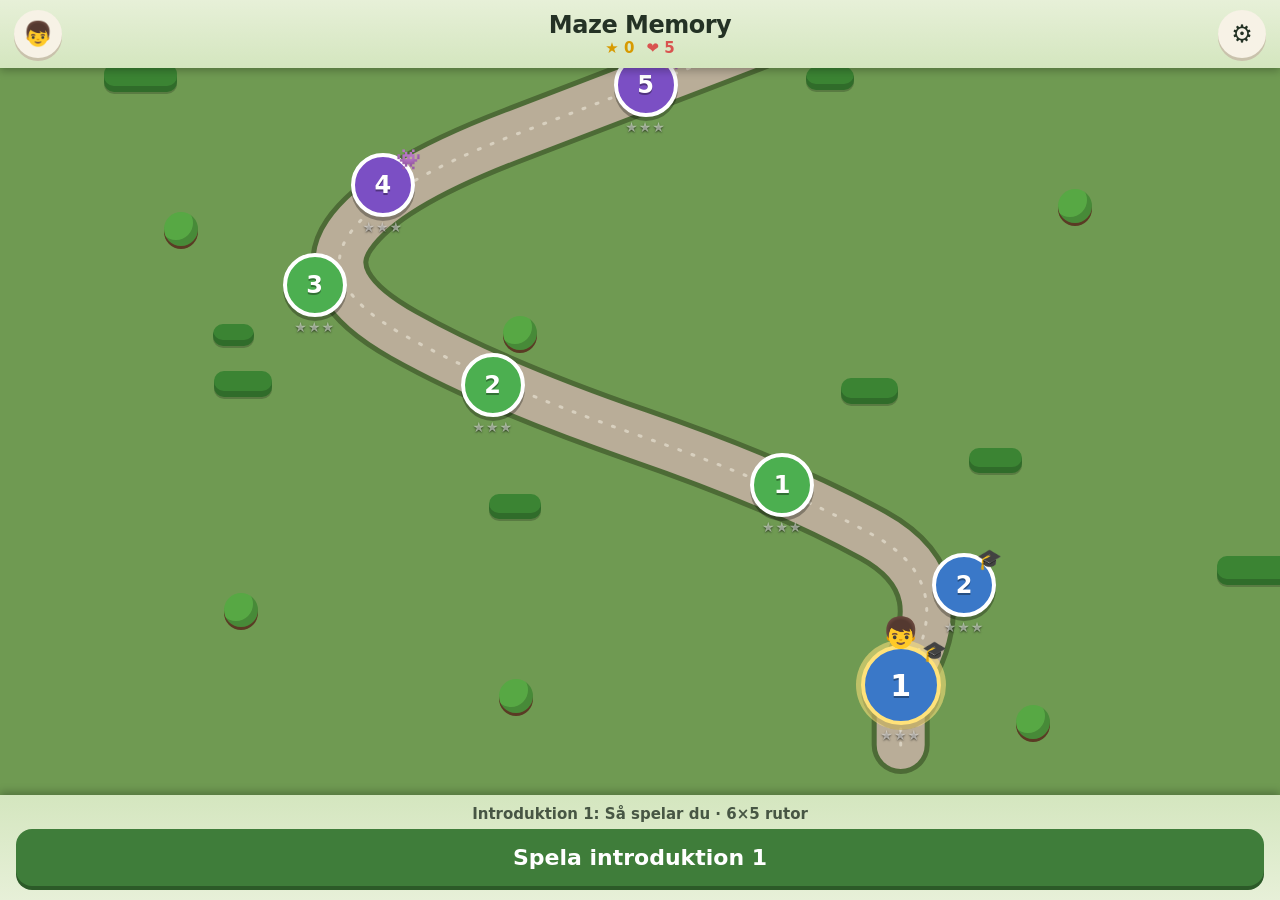
==== web/index.html @ e8a92ad0 "Klockbanor: långa banor med för kort tid, klockor i sidogångar ger extra tid, alla klockor ger en ki" ====
<!doctype html>
<html lang="sv">
<head>
  <meta charset="utf-8">
  <meta name="viewport" content="width=device-width, initial-scale=1, maximum-scale=1, user-scalable=no, viewport-fit=cover">
  <meta name="apple-mobile-web-app-capable" content="yes">
  <title>Maze Memory</title>
  <link rel="icon" href="data:,">
  <link rel="stylesheet" href="style.css">
</head>
<body>
  <!-- Startskärm -->
  <div id="splash">
    <svg class="art" viewBox="0 0 360 420" aria-hidden="true">
      <defs>
        <radialGradient id="glow" cx="50%" cy="50%" r="50%"><stop offset="0" stop-color="#8fd9f2"/><stop offset="1" stop-color="#8fd9f2" stop-opacity="0"/></radialGradient>
      </defs>
      <ellipse cx="180" cy="210" rx="180" ry="200" fill="url(#glow)"/>
      <!-- häckar -->
      <g fill="#3f9a3a" stroke="#256b2a" stroke-width="3" stroke-linejoin="round">
        <rect x="30" y="250" width="300" height="24" rx="12"/>
        <rect x="30" y="250" width="24" height="130" rx="12"/>
        <rect x="306" y="250" width="24" height="130" rx="12"/>
        <rect x="30" y="356" width="300" height="24" rx="12"/>
        <rect x="90" y="250" width="24" height="76" rx="12"/>
        <rect x="150" y="304" width="24" height="76" rx="12"/>
        <rect x="210" y="250" width="24" height="76" rx="12"/>
        <rect x="210" y="304" width="96" height="24" rx="12"/>
        <rect x="90" y="304" width="84" height="24" rx="12"/>
      </g>
      <path d="M 66 344 L 66 290 L 132 290 L 132 344 L 192 344 L 192 290 L 258 290 L 258 344 L 294 344" fill="none" stroke="#ff4f8b" stroke-width="9" stroke-linecap="round" stroke-linejoin="round" opacity=".95"/>
      <!-- gubben -->
      <g transform="translate(66 322)">
        <ellipse cx="0" cy="24" rx="20" ry="6" fill="#2f6fb4" opacity=".6"/>
        <circle cx="0" cy="4" r="17" fill="#f3a04a" stroke="#c16f1e" stroke-width="2"/>
        <path d="M -15 -8 L -13 -26 L -2 -14 Z M 15 -8 L 13 -26 L 2 -14 Z" fill="#f3a04a" stroke="#c16f1e" stroke-width="2" stroke-linejoin="round"/>
        <circle cx="-6" cy="2" r="3" fill="#2b2b2b"/><circle cx="6" cy="2" r="3" fill="#2b2b2b"/>
        <path d="M -4 9 Q 0 13 4 9" fill="none" stroke="#7a3d10" stroke-width="2" stroke-linecap="round"/>
      </g>
      <!-- stjärnan -->
      <path transform="translate(294 330)" d="M0 -16 L5 -5 L17 -4 L8 4 L11 16 L0 10 L-11 16 L-8 4 L-17 -4 L-5 -5 Z" fill="#ffd25a" stroke="#c9961a" stroke-width="2.5" stroke-linejoin="round"/>
    </svg>
    <div class="logo"><span class="l1">Maze</span><span class="l2">Memory</span><small>Minns vägen ut</small></div>
    <div class="load"><div id="load-fill"></div><span id="load-pct">0%</span></div>
    <div class="ver">version 1.7</div>
  </div>

  <canvas id="scene"></canvas>
  <div id="danger" class="hidden"></div>
  <div id="rear" class="hidden"><span>Bakom dig</span></div>

  <!-- HUD -->
  <div id="hud" class="hidden">
    <div class="hud-row">
      <span id="hud-level">Bana 1</span>
      <span id="hud-lives">❤❤❤❤❤</span>
      <span id="hud-wrong">✗ 0</span>
    </div>
    <div class="bar"><div id="bar-fill"></div></div>
    <div id="hud-phase">Studera kartan</div>
  </div>

  <button id="leave" class="round hidden" aria-label="Lämna banan">✕</button>
  <div id="hint" class="hidden"></div>
  <div id="pop"></div>
  <button id="ready" class="hidden">Jag är redo</button>
  <button id="back-study" class="round hidden" aria-label="Tillbaka till menyn">←</button>
  <button id="peek-close" class="hidden">Stäng kartan</button>
  <button id="tilt" class="round hidden" aria-label="Ändra vinkeln på kartan">◢</button>

  <div id="compass" class="hidden"><div id="needle"><span>N</span></div><span id="peek-count" class="hidden"></span></div>

  <div id="controls" class="hidden">
    <button data-rel="left" aria-label="Vänster">←</button>
    <button data-rel="forward" aria-label="Rakt fram">↑</button>
    <button data-rel="right" aria-label="Höger">→</button>
    <button id="hide" class="hide hidden">Göm dig i tunnan</button>
    <button id="unhide" class="hide hidden">Kom fram</button>
    <button data-rel="back" aria-label="Vänd tillbaka" class="back">↩ Vänd</button>
  </div>

  <!-- Meny: bankarta -->
  <div id="menu" class="menu">
    <div class="menu-top">
      <button id="hero-btn" class="round" aria-label="Välj figur"><span id="hero-emoji">👦</span></button>
      <div class="menu-title">
        <h1>Maze Memory</h1>
        <div class="menu-stats"><span id="stat-stars">★ 0</span><span id="stat-lives">❤ 5</span></div>
      </div>
      <button id="settings-btn" class="round" aria-label="Inställningar">⚙</button>
    </div>

    <div id="map" class="map"><div id="map-inner" class="map-inner"></div></div>

    <div class="menu-bottom">
      <div id="lvl-info" class="info"></div>
      <button id="play" class="primary">Spela</button>
    </div>
  </div>

  <!-- Inställningar -->
  <div id="sheet-settings" class="panel sheet hidden">
    <h1>Inställningar</h1>

    <h2>Spelläge</h2>
    <div class="seg" id="seg-mode">
      <button data-v="navigator">Navigator<small>Hitta vägen själv</small></button>
      <button data-v="memory" class="on">Memory<small>Vägen är markerad</small></button>
    </div>
    <p class="note">Memory: den rosa linjen visar rätt väg medan du studerar kartan. Navigator: ingen linje, du hittar vägen själv med blicken och memorerar den. Det är svårare.</p>

    <h2>Tempo</h2>
    <div class="seg" id="seg-diff">
      <button data-v="easy">Lugnt</button>
      <button data-v="medium" class="on">Normalt</button>
      <button data-v="hard">Snabbt</button>
    </div>

    <details>
      <summary>Testinställningar</summary>
      <label>Labyrintstorlek (rutor per sida, 0 = enligt bana)
        <input id="dbg-size" type="number" min="0" max="40" value="0">
      </label>
      <label>Studietid (sek, 0 = enligt tempo)
        <input id="dbg-study" type="number" min="0" max="120" value="0">
      </label>
      <label>Kameravridning (grader/sek, lägre = lugnare)
        <input id="dbg-cam" type="number" min="10" max="360" step="5" value="60">
      </label>
      <label>Vändning (grader/sek, högre = snabbare)
        <input id="dbg-uturn" type="number" min="60" max="720" step="20" value="280">
      </label>
      <label>Tidsgräns, faktor
        <input id="dbg-time" type="number" min="0.3" max="5" step="0.1" value="1">
      </label>
      <label>Lås upp kikar (5 st)
        <input id="dbg-peeks" type="checkbox">
      </label>
      <label>Lås upp alla figurer
        <input id="dbg-unlock" type="checkbox">
      </label>
      <button id="reset-save">Nollställ sparad progress</button>
    </details>

    <button id="settings-close" class="primary">Klar</button>
  </div>

  <!-- Välj figur -->
  <div id="sheet-hero" class="panel sheet hidden">
    <h1>Välj figur</h1>
    <p id="hero-stars" class="tag"></p>
    <div id="hero-grid" class="hero-grid"></div>
    <button id="hero-close" class="primary">Klar</button>
  </div>

  <!-- Förklaringar och frågor -->
  <div id="dialog" class="hidden">
    <div class="dialog-card">
      <h2 id="dialog-title"></h2>
      <p id="dialog-text"></p>
      <div class="dialog-buttons">
        <button id="dialog-secondary" class="hidden"></button>
        <button id="dialog-primary" class="primary">Okej</button>
      </div>
    </div>
  </div>

  <!-- Resultat -->
  <div id="result" class="panel hidden">
    <h1 id="res-title"></h1>
    <div id="res-stars" class="stars big"></div>
    <p id="res-text"></p>
    <button id="res-next" class="primary">Nästa bana</button>
    <button id="res-again">Spela om</button>
    <button id="res-menu">Meny</button>
  </div>

  <script type="module" src="src/game.js"></script>
</body>
</html>
---- web/style.css ----
:root {
  --bg: #dfe8d6;
  --ink: #243225;
  --accent: #3f7d3a;
  --accent-ink: #ffffff;
  --card: #f7f2e6;
  --soft: #c9c2ac;
}

* { box-sizing: border-box; -webkit-tap-highlight-color: transparent; }

html, body {
  margin: 0;
  height: 100%;
  overflow: hidden;
  background: var(--bg);
  color: var(--ink);
  font-family: ui-rounded, "SF Pro Rounded", system-ui, -apple-system, "Segoe UI", sans-serif;
  touch-action: none;
  user-select: none;
  -webkit-user-select: none;
}

#scene { position: fixed; inset: 0; width: 100%; height: 100%; display: block; }
.hidden { display: none !important; }

button {
  font: inherit;
  color: inherit;
  border: 0;
  border-radius: 16px;
  background: var(--card);
  padding: 12px 16px;
  box-shadow: 0 3px 0 var(--soft);
  cursor: pointer;
}
button:active { transform: translateY(2px); box-shadow: 0 1px 0 var(--soft); }
button:disabled { opacity: .3; pointer-events: none; }

/* HUD */
#hud {
  position: fixed; top: 0; left: 0; right: 0;
  padding: calc(env(safe-area-inset-top) + 10px) 16px 0;
  pointer-events: none;
  color: #fff;
  text-shadow: 0 1px 4px rgba(0,0,0,.55);
}
.hud-row { display: flex; justify-content: space-between; font-weight: 700; font-size: 17px; }
#hud-lives { color: #d9534f; letter-spacing: 2px; }
.bar { height: 10px; border-radius: 6px; background: rgba(255,255,255,.65); margin-top: 8px; overflow: hidden; }
#bar-fill { height: 100%; width: 100%; background: #5aa646; border-radius: 6px; transition: background .3s; }
#bar-fill.low { background: #e08a3c; }
#hud-phase { margin-top: 8px; text-align: center; font-weight: 700; font-size: 20px; }

#ready, #peek-close {
  white-space: nowrap;
  position: fixed; left: 50%; transform: translateX(-50%);
  bottom: calc(env(safe-area-inset-bottom) + 28px);
  background: var(--accent); color: var(--accent-ink);
  font-weight: 800; font-size: 20px; padding: 16px 36px; box-shadow: 0 4px 0 #2c5a28;
}

/* Kompass: syns när figuren står still */
#compass {
  cursor: pointer; pointer-events: auto;
  position: fixed; right: 16px; top: 120px;
  width: 64px; height: 64px; border-radius: 50%;
  background: var(--card); box-shadow: 0 3px 0 var(--soft);
  display: grid; place-items: center;
}
#peek-count {
  position: absolute; right: -6px; bottom: -8px; background: var(--accent); color: var(--accent-ink);
  border-radius: 12px; padding: 2px 8px; font-size: 14px; font-weight: 800; box-shadow: 0 2px 0 #2c5a28;
}
#needle { width: 100%; height: 100%; position: relative; transition: transform .35s ease; }
#needle span {
  position: absolute; top: 4px; left: 50%; transform: translateX(-50%);
  font-weight: 800; font-size: 15px; color: #d9534f;
}
#needle::after {
  content: ""; position: absolute; left: 50%; top: 24px; width: 2px; height: 16px;
  background: #d9534f; transform: translateX(-50%); border-radius: 2px;
}

/* Riktningsknappar: fasta platser så tummen lär sig dem */
#controls {
  position: fixed; left: 0; right: 0;
  bottom: calc(env(safe-area-inset-bottom) + 18px);
  display: grid; grid-template-columns: 1fr 1fr 1fr; gap: 10px;
  padding: 0 16px; max-width: 460px; margin: 0 auto;
}
#controls button { font-size: 34px; font-weight: 800; padding: 18px 0; background: var(--card); }
#controls .back { grid-column: 1 / -1; font-size: 18px; padding: 12px 0; }

/* Paneler */
.panel {
  position: fixed; inset: 0;
  display: flex; flex-direction: column; align-items: center; justify-content: center;
  gap: 10px; padding: 24px 20px; overflow-y: auto;
  background: rgba(223,232,214,.95);
  text-align: center;
}
.panel > * { width: min(100%, 420px); }
h1 { margin: 0; font-size: 38px; letter-spacing: -.5px; }
h2 { margin: 12px 0 0; font-size: 14px; text-transform: uppercase; letter-spacing: 1px; opacity: .7; }
.tag { margin: 0 0 8px; opacity: .8; }
.seg { display: flex; gap: 8px; }
.seg button { flex: 1; font-weight: 700; }
.seg button small { display: block; font-weight: 400; font-size: 12px; opacity: .75; margin-top: 2px; }
.seg button.on { background: var(--accent); color: var(--accent-ink); box-shadow: 0 3px 0 #2c5a28; }
.stepper { display: flex; align-items: center; justify-content: center; gap: 24px; }
.stepper button { width: 52px; font-size: 26px; font-weight: 800; }
#lvl-num { font-size: 36px; font-weight: 800; min-width: 60px; }
.stars { font-size: 22px; color: #f2b632; min-height: 28px; letter-spacing: 3px; }
.stars.big { font-size: 52px; }
.stars .off { color: #fff; opacity: .75; }
button.primary {
  background: var(--accent); color: var(--accent-ink);
  font-weight: 800; font-size: 22px; padding: 16px; margin-top: 10px; box-shadow: 0 4px 0 #2c5a28;
}
details { margin-top: 12px; text-align: left; font-size: 14px; }
details label { display: flex; justify-content: space-between; align-items: center; gap: 12px; margin: 8px 0; }
details input { width: 70px; font: inherit; padding: 6px; border-radius: 8px; border: 1px solid var(--soft); }

#danger {
  position: fixed; inset: 0; pointer-events: none; opacity: 0;
  box-shadow: inset 0 0 90px 30px rgba(217, 48, 74, .9);
  transition: opacity .15s;
}
.info { font-weight: 700; opacity: .8; margin-top: -4px; }

#rear {
  position: fixed; pointer-events: none;
  top: 118px; left: max(16px, env(safe-area-inset-left, 0px));
  width: min(38vw, 170px); height: 104px;
  border: 3px solid var(--card); border-radius: 10px;
  box-shadow: 0 3px 8px rgba(0,0,0,.35);
}
#rear span {
  position: absolute; left: 6px; bottom: 4px;
  font-size: 12px; font-weight: 700; color: #fff; text-shadow: 0 1px 3px rgba(0,0,0,.7);
}

#controls .hide { grid-column: 1 / -1; font-size: 20px; font-weight: 800; padding: 14px 0; background: #e9c48c; color: #4f3219; box-shadow: 0 3px 0 #b08a54; }

/* ---------- Meny med bankarta ---------- */
.menu {
  position: fixed; inset: 0; display: flex; flex-direction: column;
  background: #6f9a52;
}
.menu-top {
  display: flex; align-items: center; justify-content: space-between; gap: 8px;
  padding: calc(env(safe-area-inset-top, 0px) + 10px) max(14px, env(safe-area-inset-right, 0px)) 10px max(14px, env(safe-area-inset-left, 0px));
  background: linear-gradient(#e7f0d8, #d4e6bf);
  box-shadow: 0 3px 8px rgba(0,0,0,.25); position: relative; z-index: 2;
}
.menu-title { text-align: center; }
.menu-title h1 { font-size: 24px; margin: 0; }
.menu-stats { display: flex; gap: 12px; justify-content: center; font-weight: 800; font-size: 15px; }
#stat-stars { color: #d79a00; }
#stat-lives { color: #d9534f; }
.round { width: 48px; height: 48px; border-radius: 50%; padding: 0; font-size: 24px; display: grid; place-items: center; }

.map { flex: 1; overflow-y: auto; overflow-x: hidden; position: relative; touch-action: pan-y; -webkit-overflow-scrolling: touch; }
.map-inner { position: relative; width: 100%; }
.map-inner svg { position: absolute; inset: 0; width: 100%; height: 100%; pointer-events: none; }
.deco { position: absolute; pointer-events: none; }
.deco.hedge { background: #3b8433; border-radius: 10px; box-shadow: inset 0 -6px 0 rgba(0,0,0,.18), 0 2px 0 rgba(0,0,0,.2); }
.deco.tree { width: 34px; height: 34px; border-radius: 50%; background: #57a844; box-shadow: inset -5px -6px 0 rgba(0,0,0,.18), 0 3px 0 #5a3b24; }

.node {
  position: absolute; width: 64px; height: 64px; margin: -32px 0 0 -32px; padding: 0;
  border-radius: 50%; font-size: 24px; font-weight: 800; color: #fff; text-shadow: 0 2px 0 rgba(0,0,0,.35);
  border: 4px solid #fff; box-shadow: 0 4px 0 rgba(0,0,0,.3);
  display: grid; place-items: center;
}
.node.easy { background: #4caf50; }
.node.mid { background: #f0a21b; }
.node.hard { background: #e0493f; }
.node.monster { background: #7b4fc4; }
.node .mons { position: absolute; top: -10px; right: -10px; font-size: 20px; text-shadow: none; }
.node .st { position: absolute; bottom: -22px; left: 50%; transform: translateX(-50%); font-size: 14px; color: #ffcf33; text-shadow: 0 1px 2px rgba(0,0,0,.6); white-space: nowrap; letter-spacing: 1px; }
.node .st .off { color: rgba(255,255,255,.5); }
.node.sel { width: 80px; height: 80px; margin: -40px 0 0 -40px; font-size: 30px; border-color: #ffe27a; box-shadow: 0 0 0 5px rgba(255,226,122,.55), 0 5px 0 rgba(0,0,0,.35); z-index: 3; }
.node .me { position: absolute; top: -34px; left: 50%; transform: translateX(-50%); font-size: 30px; text-shadow: none; animation: bob 1.2s ease-in-out infinite; }
@keyframes bob { 50% { transform: translate(-50%, -5px); } }
@media (prefers-reduced-motion: reduce) { .node .me { animation: none; } }

.menu-bottom {
  display: flex; flex-direction: column; gap: 6px; align-items: stretch; text-align: center;
  padding: 10px max(16px, env(safe-area-inset-right, 0px)) calc(env(safe-area-inset-bottom, 0px) + 14px) max(16px, env(safe-area-inset-left, 0px));
  background: linear-gradient(#d4e6bf, #e7f0d8); box-shadow: 0 -3px 8px rgba(0,0,0,.25); position: relative; z-index: 2;
}
.menu-bottom .primary { margin-top: 0; }
.menu-bottom .info { margin: 0; font-size: 15px; }

.sheet { z-index: 5; }
.hero-grid { display: grid; grid-template-columns: repeat(auto-fill, minmax(104px, 1fr)); gap: 10px; }
.hero-card { padding: 12px 6px; border-radius: 18px; display: flex; flex-direction: column; align-items: center; gap: 2px; font-weight: 800; position: relative; }
.hero-card .em { font-size: 44px; line-height: 1.1; }
.hero-card small { font-weight: 700; opacity: .75; }
.hero-card.on { background: var(--accent); color: #fff; box-shadow: 0 3px 0 #2c5a28; }
.hero-card.locked { opacity: .55; }
.hero-card.locked .em { filter: grayscale(1); }
.sheet { background: #dfe8d6 !important; }

#back-study {
  position: fixed; z-index: 3;
  left: max(16px, env(safe-area-inset-left, 0px));
  bottom: calc(env(safe-area-inset-bottom, 0px) + 28px);
  width: 56px; height: 56px; font-size: 28px; font-weight: 800;
}

#tilt {
  position: fixed; z-index: 3;
  right: max(16px, env(safe-area-inset-right, 0px));
  bottom: calc(env(safe-area-inset-bottom, 0px) + 28px);
  width: 56px; height: 56px; font-size: 26px; font-weight: 800;
}

/* Snabb övertoning vid en vändning, i stället för en lång kamerasväng */
#cut { position: fixed; inset: 0; background: #10180f; opacity: 0; pointer-events: none; transition: opacity .3s ease-out; }
#cut.on { opacity: 1; transition: opacity .1s ease-in; }

.node.intro { background: #3a78c8; }
.node.expedition { background: #d9822b; }

/* Lämna banan */
#leave {
  position: fixed; z-index: 3;
  left: max(16px, env(safe-area-inset-left, 0px)); top: 124px;
  width: 44px; height: 44px; font-size: 20px; font-weight: 800;
}
#rear { top: 176px; }

/* Förklaringsruta */
#dialog {
  position: fixed; inset: 0; z-index: 8;
  display: flex; align-items: flex-start; justify-content: center;
  padding: calc(env(safe-area-inset-top, 0px) + 96px) 20px 20px;
  background: rgba(10, 20, 10, .35);
}
.dialog-card {
  width: min(100%, 380px); background: var(--card); border-radius: 22px; padding: 18px 18px 16px;
  box-shadow: 0 6px 0 var(--soft), 0 12px 30px rgba(0,0,0,.35); text-align: center;
}
.dialog-card h2 { margin: 0 0 6px; font-size: 20px; text-transform: none; letter-spacing: 0; opacity: 1; }
.dialog-card p { margin: 0 0 14px; font-size: 17px; line-height: 1.35; }
.dialog-buttons { display: flex; gap: 10px; }
.dialog-buttons button { flex: 1; font-weight: 800; }
.dialog-buttons .primary { margin-top: 0; font-size: 18px; padding: 14px; }

/* Markering av det som förklaras och den pil man ska trycka på */
#dialog.low { padding-top: 340px; }
.coach-hi { animation: coachPulse 1s ease-in-out infinite; outline: 4px solid #ffd23f; outline-offset: 3px; border-radius: 16px; z-index: 9; }
@keyframes coachPulse { 50% { outline-color: rgba(255, 210, 63, .25); } }
#controls button.guide { animation: coachPulse 0.9s ease-in-out infinite; outline: 4px solid #ffd23f; outline-offset: 2px; }
@media (prefers-reduced-motion: reduce) { .coach-hi, #controls button.guide { animation: none; } }

/* Tips ovanför knapparna */
#hint {
  position: fixed; left: 0; right: 0; z-index: 4; text-align: center; pointer-events: none;
  bottom: calc(env(safe-area-inset-bottom, 0px) + 232px);
}
#hint span {
  display: inline-block; background: rgba(247, 242, 230, .96); color: var(--ink); font-weight: 800;
  padding: 8px 14px; border-radius: 14px; box-shadow: 0 3px 0 rgba(0,0,0,.2);
}

/* Startskärm */
#splash {
  position: fixed; inset: 0; z-index: 100;
  display: flex; flex-direction: column; align-items: center; justify-content: space-between;
  padding: calc(env(safe-area-inset-top, 0px) + 40px) 24px calc(env(safe-area-inset-bottom, 0px) + 36px);
  background: linear-gradient(#bfe8ff 0%, #e2fbff 60%, #f3ffe8 100%);
  transition: opacity .5s ease-out;
}
#splash.done { opacity: 0; pointer-events: none; }
#splash .logo { order: 1; display: flex; flex-direction: column; align-items: center; line-height: .95; text-align: center; margin-top: 8px; }
#splash .l1, #splash .l2 {
  font-size: clamp(54px, 18vw, 84px); font-weight: 900; letter-spacing: -1px;
  -webkit-text-stroke: 9px #14397d; paint-order: stroke fill;
  filter: drop-shadow(0 5px 0 #0d2559);
}
#splash .l1 { color: #fff; }
#splash .l2 { color: #5fe0ff; }
#splash .logo small { margin-top: 14px; font-size: 18px; font-weight: 800; color: #2d6a8f; }
#splash .art { width: min(100%, 340px); height: auto; flex: 0 1 auto; order: 2; }
#splash .load {
  position: relative; width: min(78%, 320px); height: 34px; border-radius: 17px; overflow: hidden;
  background: #b4b8f2; border: 3px solid #fff; box-shadow: 0 0 0 3px #7c86e8;
  order: 3;
}
#load-fill { height: 100%; width: 0; background: linear-gradient(#2be6ff, #00c4e8); }
#load-pct { position: absolute; inset: 0; display: grid; place-items: center; font-weight: 900; color: #fff; -webkit-text-stroke: 3px #4a50b8; paint-order: stroke fill; }
#splash .ver { order: 4; margin-top: 14px; font-size: 14px; font-weight: 700; color: #8d95e0; }
.note { font-size: 14px; margin: 6px 0 0; opacity: .8; }

.node.clock { background: #1fa5a5; }
#pop {
  position: fixed; left: 0; right: 0; top: 34%; text-align: center; z-index: 6; pointer-events: none;
  font-size: 44px; font-weight: 900; color: #ffe27a; -webkit-text-stroke: 7px #5a3d00; paint-order: stroke fill; opacity: 0;
}
#pop.go { animation: popUp 1.3s ease-out; }
@keyframes popUp {
  0% { opacity: 0; transform: translateY(20px) scale(.6); }
  15% { opacity: 1; transform: translateY(0) scale(1.15); }
  70% { opacity: 1; transform: translateY(-30px) scale(1); }
  100% { opacity: 0; transform: translateY(-60px) scale(1); }
}
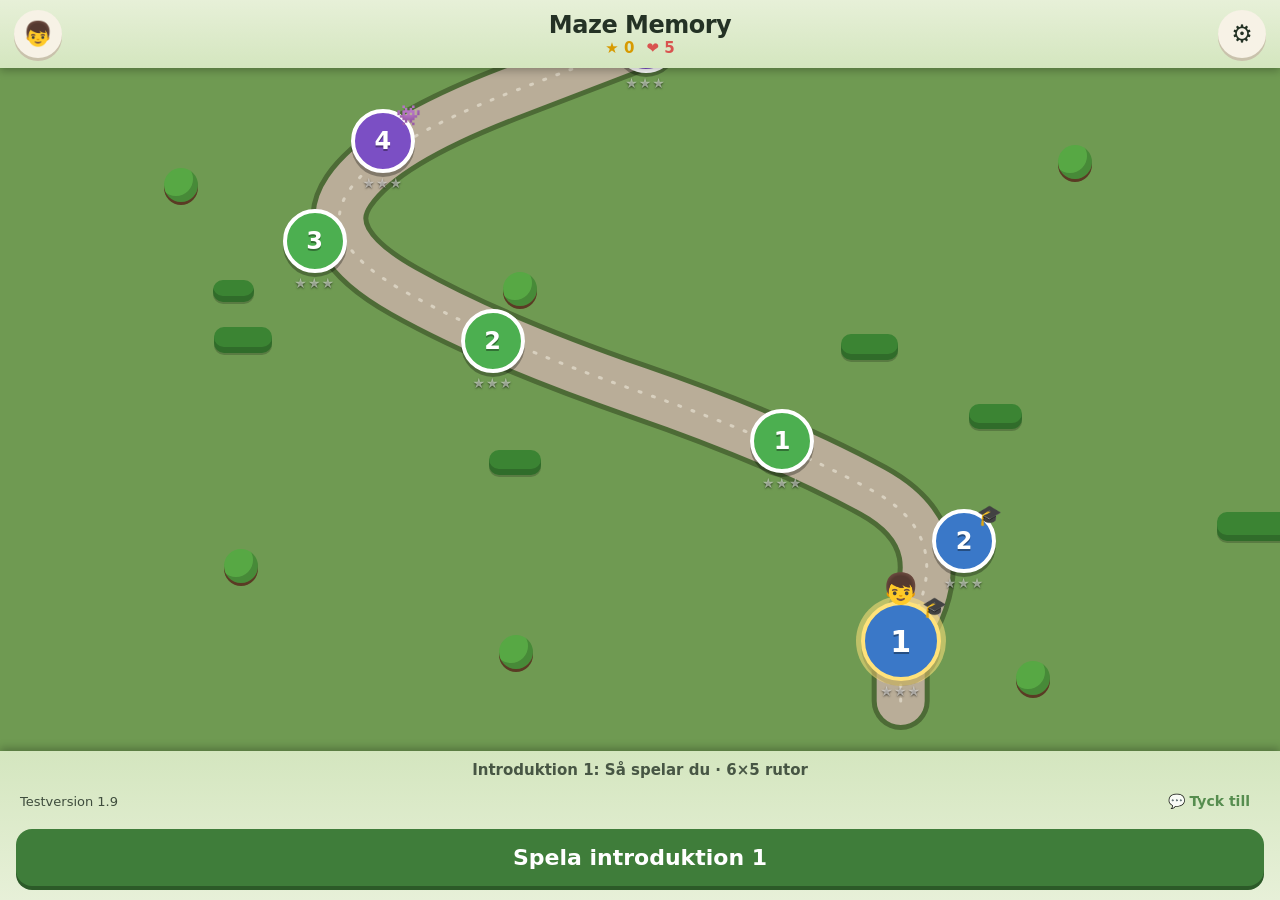
==== commit 2861f5fe: "Ljud och musik (Web Audio), testversion med feedback, hemskärmsikon och testguide Co-Authored-By: Cl" ====
--- a/web/index.html
+++ b/web/index.html
@@ -5,7 +5,11 @@
   <meta name="viewport" content="width=device-width, initial-scale=1, maximum-scale=1, user-scalable=no, viewport-fit=cover">
   <meta name="apple-mobile-web-app-capable" content="yes">
   <title>Maze Memory</title>
-  <link rel="icon" href="data:,">
+  <link rel="icon" href="icons/icon-192.png">
+  <link rel="apple-touch-icon" href="icons/icon-180.png">
+  <link rel="manifest" href="manifest.webmanifest">
+  <meta name="theme-color" content="#3f7d3a">
+  <meta name="apple-mobile-web-app-title" content="Maze Memory">
   <link rel="stylesheet" href="style.css">
 </head>
 <body>
@@ -94,6 +98,7 @@
 
     <div class="menu-bottom">
       <div id="lvl-info" class="info"></div>
+      <div class="menu-foot"><span id="version"></span><button id="feedback-btn" class="linkish">💬 Tyck till</button></div>
       <button id="play" class="primary">Spela</button>
     </div>
   </div>
@@ -108,6 +113,10 @@
       <button data-v="memory" class="on">Memory<small>Vägen är markerad</small></button>
     </div>
     <p class="note">Memory: den rosa linjen visar rätt väg medan du studerar kartan. Navigator: ingen linje, du hittar vägen själv med blicken och memorerar den. Det är svårare.</p>
+
+    <h2>Ljud</h2>
+    <label class="chk"><input id="snd-sfx" type="checkbox" checked> Ljudeffekter</label>
+    <label class="chk"><input id="snd-music" type="checkbox" checked> Musik</label>
 
     <h2>Tempo</h2>
     <div class="seg" id="seg-diff">
@@ -142,7 +151,17 @@
       <button id="reset-save">Nollställ sparad progress</button>
     </details>
 
+    <button id="feedback-btn2">💬 Skicka feedback</button>
     <button id="settings-close" class="primary">Klar</button>
+  </div>
+
+  <!-- Feedback -->
+  <div id="sheet-feedback" class="panel sheet hidden">
+    <h1>Tyck till!</h1>
+    <p class="note">Vad var roligt? Vad var svårt eller konstigt? Ju mer detaljer, desto bättre. Information om din telefon och dina senaste banor följer med automatiskt.</p>
+    <textarea id="fb-text" rows="6" placeholder="Skriv här…"></textarea>
+    <button id="fb-send" class="primary">Skicka</button>
+    <button id="fb-cancel">Avbryt</button>
   </div>
 
   <!-- Välj figur -->
--- a/web/style.css
+++ b/web/style.css
@@ -308,3 +308,10 @@
   70% { opacity: 1; transform: translateY(-30px) scale(1); }
   100% { opacity: 0; transform: translateY(-60px) scale(1); }
 }
+
+.chk { display: flex; align-items: center; gap: 12px; font-size: 18px; font-weight: 700; padding: 8px 4px; }
+.chk input { width: 24px; height: 24px; accent-color: var(--accent); }
+
+textarea#fb-text { width: 100%; font: inherit; font-size: 17px; padding: 12px; border-radius: 14px; border: 2px solid var(--soft); background: #fff; color: var(--ink); resize: vertical; margin: 6px 0 12px; user-select: text; -webkit-user-select: text; }
+.menu-foot { display: flex; justify-content: space-between; align-items: center; font-size: 13px; opacity: .85; margin: 2px 4px 8px; }
+.linkish { background: none; box-shadow: none; padding: 6px 10px; font-size: 14px; font-weight: 800; color: var(--accent); }
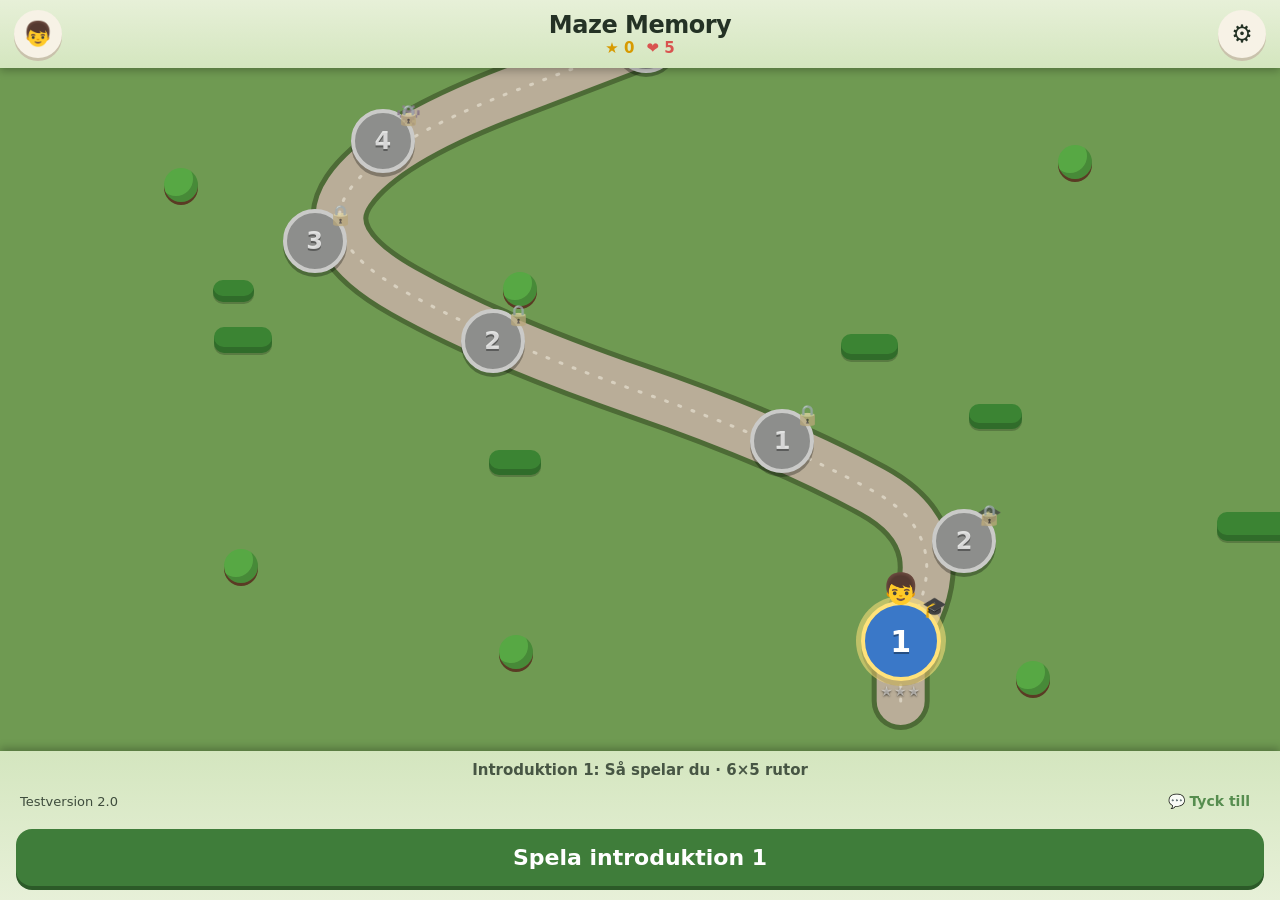
==== commit 8c10cec9: "Progression (klara en bana för att öppna nästa, kan stängas av i testinställningar) och tre kikar pe" ====
--- a/web/index.html
+++ b/web/index.html
@@ -142,8 +142,8 @@
       <label>Tidsgräns, faktor
         <input id="dbg-time" type="number" min="0.3" max="5" step="0.1" value="1">
       </label>
-      <label>Lås upp kikar (5 st)
-        <input id="dbg-peeks" type="checkbox">
+      <label>Lås upp alla banor (ingen progression)
+        <input id="dbg-levels" type="checkbox">
       </label>
       <label>Lås upp alla figurer
         <input id="dbg-unlock" type="checkbox">
--- a/web/style.css
+++ b/web/style.css
@@ -315,3 +315,6 @@
 textarea#fb-text { width: 100%; font: inherit; font-size: 17px; padding: 12px; border-radius: 14px; border: 2px solid var(--soft); background: #fff; color: var(--ink); resize: vertical; margin: 6px 0 12px; user-select: text; -webkit-user-select: text; }
 .menu-foot { display: flex; justify-content: space-between; align-items: center; font-size: 13px; opacity: .85; margin: 2px 4px 8px; }
 .linkish { background: none; box-shadow: none; padding: 6px 10px; font-size: 14px; font-weight: 800; color: var(--accent); }
+
+.node.locked { background: #8b8f87; color: rgba(255,255,255,.75); border-color: #c9cbc4; filter: saturate(.3); }
+.node .lock { position: absolute; top: -10px; right: -10px; font-size: 20px; text-shadow: none; }
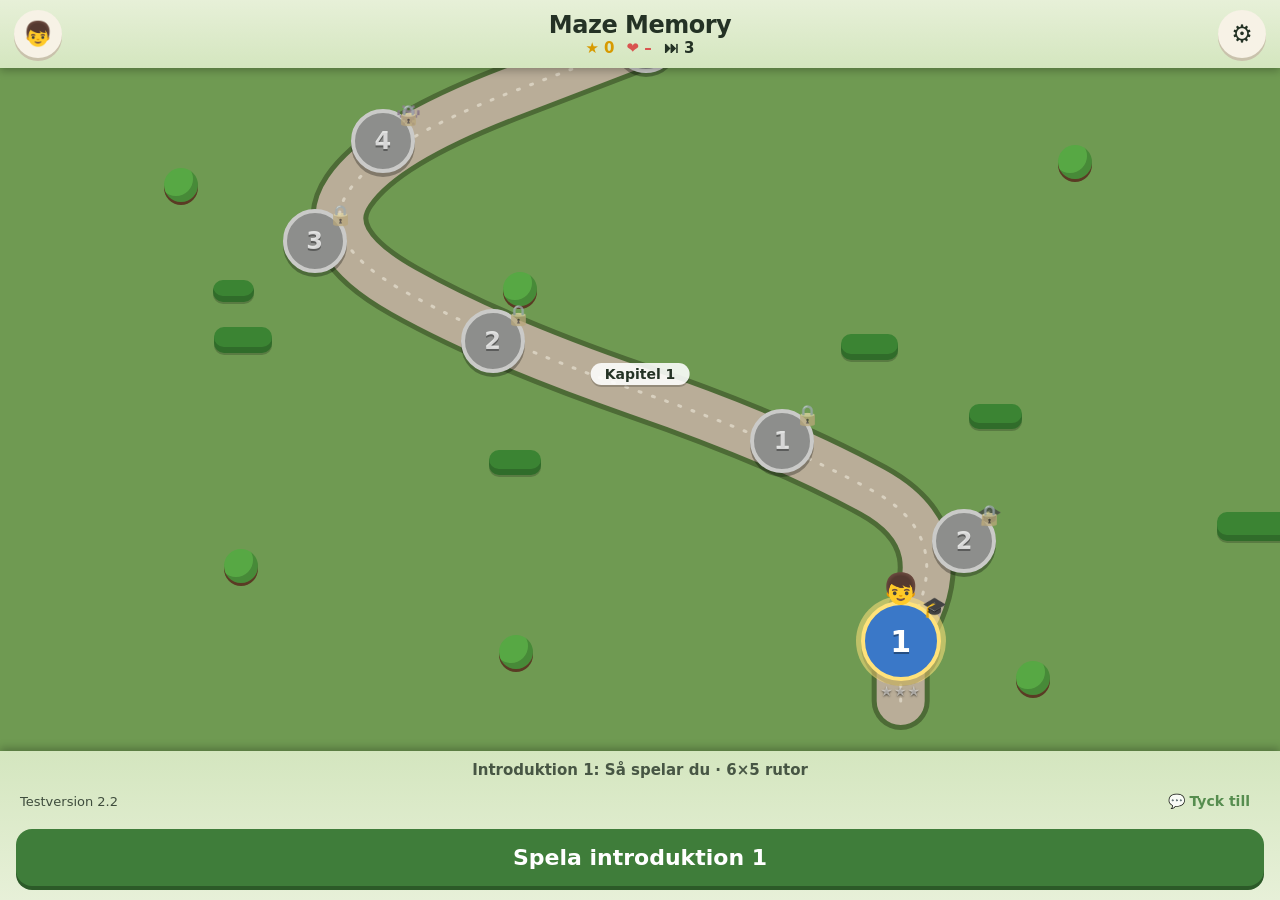
==== commit 39258419: "Kapitel om fem banor med tre liv, hoppa över banor (tre gratis), kikar förklaras i intro, mer klassi" ====
--- a/web/index.html
+++ b/web/index.html
@@ -57,7 +57,7 @@
   <div id="hud" class="hidden">
     <div class="hud-row">
       <span id="hud-level">Bana 1</span>
-      <span id="hud-lives">❤❤❤❤❤</span>
+      <span id="hud-lives">❤❤❤</span>
       <span id="hud-wrong">✗ 0</span>
     </div>
     <div class="bar"><div id="bar-fill"></div></div>
@@ -89,7 +89,7 @@
       <button id="hero-btn" class="round" aria-label="Välj figur"><span id="hero-emoji">👦</span></button>
       <div class="menu-title">
         <h1>Maze Memory</h1>
-        <div class="menu-stats"><span id="stat-stars">★ 0</span><span id="stat-lives">❤ 5</span></div>
+        <div class="menu-stats"><span id="stat-stars">★ 0</span><span id="stat-lives">❤ 3</span><span id="stat-skips">⏭ 3</span></div>
       </div>
       <button id="settings-btn" class="round" aria-label="Inställningar">⚙</button>
     </div>
@@ -190,6 +190,7 @@
     <div id="res-stars" class="stars big"></div>
     <p id="res-text"></p>
     <button id="res-next" class="primary">Nästa bana</button>
+    <button id="res-skip" class="hidden">Hoppa över banan</button>
     <button id="res-again">Spela om</button>
     <button id="res-menu">Meny</button>
   </div>
--- a/web/style.css
+++ b/web/style.css
@@ -318,3 +318,7 @@
 
 .node.locked { background: #8b8f87; color: rgba(255,255,255,.75); border-color: #c9cbc4; filter: saturate(.3); }
 .node .lock { position: absolute; top: -10px; right: -10px; font-size: 20px; text-shadow: none; }
+
+.chap-tag { position: absolute; left: 50%; transform: translateX(-50%); background: rgba(255,255,255,.88); color: var(--ink); font-weight: 900; font-size: 14px; padding: 3px 14px; border-radius: 12px; box-shadow: 0 2px 0 rgba(0,0,0,.2); pointer-events: none; }
+.chap-tag.done { background: #ffe9a8; }
+#res-skip { background: #f7e1b8; }
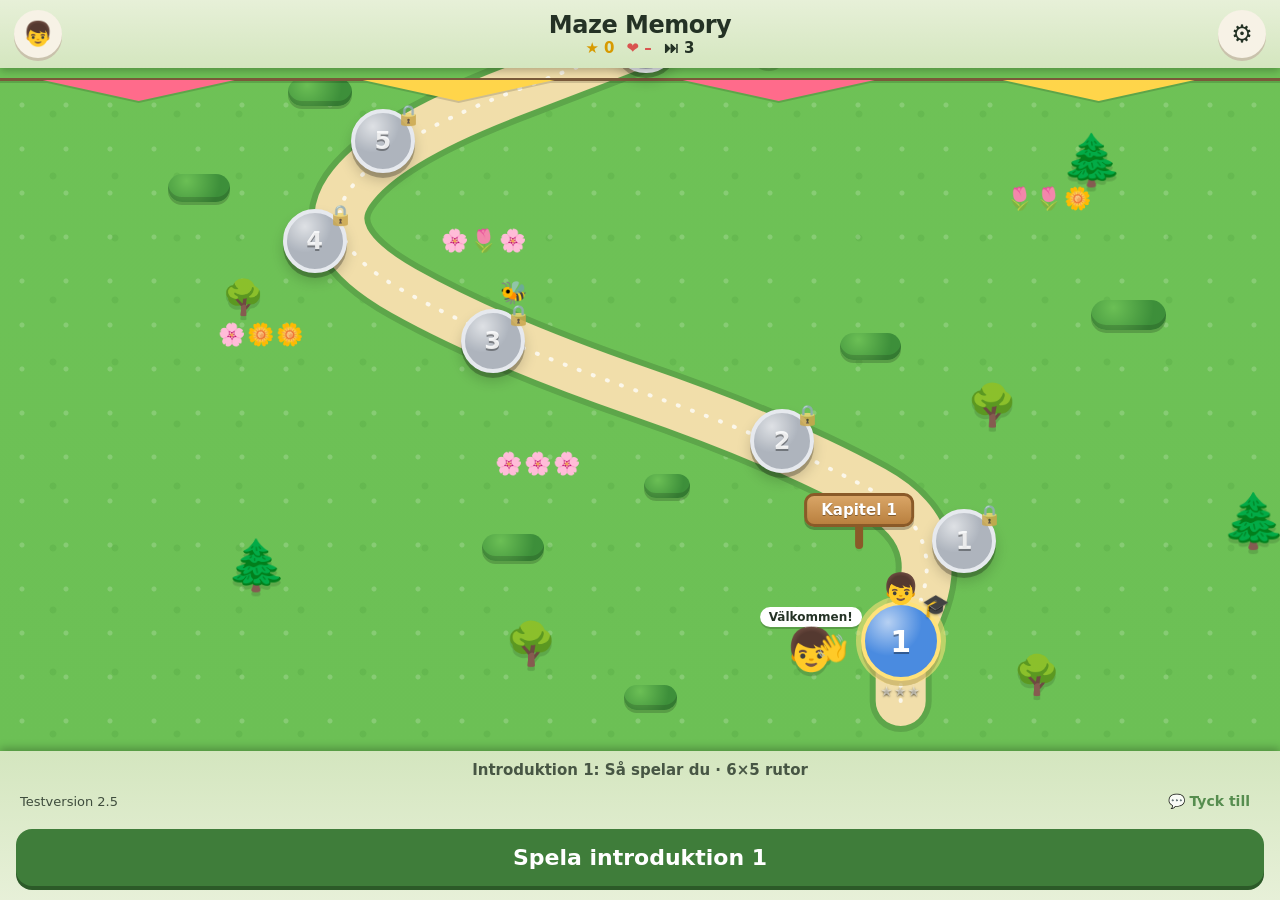
==== commit 601cf510: "Monsterbanor som tillval i inställningarna (av som standard) Co-Authored-By: Claude Sonnet 5.5 <nore" ====
--- a/web/index.html
+++ b/web/index.html
@@ -114,6 +114,10 @@
     </div>
     <p class="note">Memory: den rosa linjen visar rätt väg medan du studerar kartan. Navigator: ingen linje, du hittar vägen själv med blicken och memorerar den. Det är svårare.</p>
 
+    <h2>Extra</h2>
+    <label class="chk"><input id="opt-monsters" type="checkbox"> Monsterbanor (tillval)</label>
+    <p class="note">Några banor får ett monster som jagar dig. Du kan gömma dig i tunnor. Det är svårare, och inget du behöver.</p>
+
     <h2>Ljud</h2>
     <label class="chk"><input id="snd-sfx" type="checkbox" checked> Ljudeffekter</label>
     <label class="chk"><input id="snd-music" type="checkbox" checked> Musik</label>
--- a/web/style.css
+++ b/web/style.css
@@ -174,10 +174,10 @@
   border: 4px solid #fff; box-shadow: 0 4px 0 rgba(0,0,0,.3);
   display: grid; place-items: center;
 }
-.node.easy { background: #4caf50; }
-.node.mid { background: #f0a21b; }
-.node.hard { background: #e0493f; }
-.node.monster { background: #7b4fc4; }
+.node.easy { background-color: #4cc255; }
+.node.mid { background-color: #f5aa22; }
+.node.hard { background-color: #ee5a50; }
+.node.monster { background-color: #8a5fd6; }
 .node .mons { position: absolute; top: -10px; right: -10px; font-size: 20px; text-shadow: none; }
 .node .st { position: absolute; bottom: -22px; left: 50%; transform: translateX(-50%); font-size: 14px; color: #ffcf33; text-shadow: 0 1px 2px rgba(0,0,0,.6); white-space: nowrap; letter-spacing: 1px; }
 .node .st .off { color: rgba(255,255,255,.5); }
@@ -222,8 +222,8 @@
 #cut { position: fixed; inset: 0; background: #10180f; opacity: 0; pointer-events: none; transition: opacity .3s ease-out; }
 #cut.on { opacity: 1; transition: opacity .1s ease-in; }
 
-.node.intro { background: #3a78c8; }
-.node.expedition { background: #d9822b; }
+.node.intro { background-color: #4a8be0; }
+.node.expedition { background-color: #e58a2f; }
 
 /* Lämna banan */
 #leave {
@@ -296,7 +296,7 @@
 #splash .ver { order: 4; margin-top: 14px; font-size: 14px; font-weight: 700; color: #8d95e0; }
 .note { font-size: 14px; margin: 6px 0 0; opacity: .8; }
 
-.node.clock { background: #1fa5a5; }
+.node.clock { background-color: #26b8b8; }
 #pop {
   position: fixed; left: 0; right: 0; top: 34%; text-align: center; z-index: 6; pointer-events: none;
   font-size: 44px; font-weight: 900; color: #ffe27a; -webkit-text-stroke: 7px #5a3d00; paint-order: stroke fill; opacity: 0;
@@ -316,9 +316,47 @@
 .menu-foot { display: flex; justify-content: space-between; align-items: center; font-size: 13px; opacity: .85; margin: 2px 4px 8px; }
 .linkish { background: none; box-shadow: none; padding: 6px 10px; font-size: 14px; font-weight: 800; color: var(--accent); }
 
-.node.locked { background: #8b8f87; color: rgba(255,255,255,.75); border-color: #c9cbc4; filter: saturate(.3); }
+.node.locked { background-color: #aab4c4; color: rgba(255,255,255,.85); border-color: #e4e9f2; filter: saturate(.6); }
 .node .lock { position: absolute; top: -10px; right: -10px; font-size: 20px; text-shadow: none; }
 
-.chap-tag { position: absolute; left: 50%; transform: translateX(-50%); background: rgba(255,255,255,.88); color: var(--ink); font-weight: 900; font-size: 14px; padding: 3px 14px; border-radius: 12px; box-shadow: 0 2px 0 rgba(0,0,0,.2); pointer-events: none; }
+.chap-tag-old { position: absolute; left: 50%; transform: translateX(-50%); background: rgba(255,255,255,.88); color: var(--ink); font-weight: 900; font-size: 14px; padding: 3px 14px; border-radius: 12px; box-shadow: 0 2px 0 rgba(0,0,0,.2); pointer-events: none; }
 .chap-tag.done { background: #ffe9a8; }
 #res-skip { background: #f7e1b8; }
+
+/* Kartan: äng med moln, blommor och vinkande figurer */
+.map { background: #7fcf62; }
+.map-inner {
+  background:
+    radial-gradient(rgba(255,255,255,.18) 2px, transparent 3px) 0 0 / 44px 44px,
+    radial-gradient(rgba(0,80,0,.07) 3px, transparent 4px) 22px 22px / 62px 62px,
+    linear-gradient(#a7e486 0%, #7fcf62 40%, #6cc055 100%);
+  overflow: hidden;
+}
+.node { background-image: radial-gradient(circle at 32% 24%, rgba(255,255,255,.6), rgba(255,255,255,0) 46%); box-shadow: 0 5px 0 rgba(0,0,0,.25), 0 8px 14px rgba(0,0,0,.18); }
+.node.cleared { border-color: #fff3b0; }
+.node .mons { top: -12px; right: -12px; font-size: 22px; filter: drop-shadow(0 1px 1px rgba(0,0,0,.3)); }
+.deco.big { font-size: 40px; line-height: 1; filter: drop-shadow(0 4px 0 rgba(0,0,0,.12)); transform-origin: 50% 90%; animation: sway 5s ease-in-out infinite; }
+.deco.flowers { display: flex; gap: 2px; font-size: 22px; line-height: 1; }
+.deco.flowers span { display: inline-block; transform-origin: 50% 100%; animation: sway 3.4s ease-in-out infinite; }
+.deco.bug { font-size: 22px; animation: flit 6s ease-in-out infinite; }
+.deco.hedge { background: radial-gradient(circle at 30% 25%, #6bbf55, #3d8f3a 70%); box-shadow: inset 0 -5px 0 rgba(0,0,0,.15), 0 3px 0 rgba(0,0,0,.18); border-radius: 18px; }
+.cloud { position: absolute; left: -200px; height: 26px; background: rgba(255,255,255,.8); border-radius: 30px; pointer-events: none; animation: drift linear infinite; }
+.cloud::before, .cloud::after { content: ""; position: absolute; background: inherit; border-radius: 50%; }
+.cloud::before { width: 38%; height: 150%; left: 14%; top: -62%; }
+.cloud::after { width: 28%; height: 120%; left: 50%; top: -42%; }
+.wave { position: absolute; width: 70px; text-align: center; pointer-events: none; }
+.wave .fig { display: inline-block; font-size: 42px; line-height: 1; filter: drop-shadow(0 4px 0 rgba(0,0,0,.15)); animation: bob 1.6s ease-in-out infinite; }
+.wave .hand { position: absolute; right: -2px; top: 26px; font-size: 26px; transform-origin: 70% 90%; animation: waving .9s ease-in-out infinite; }
+.wave .bubble { display: block; margin: 0 auto 2px; background: #fff; border-radius: 12px; padding: 3px 9px; font-size: 12px; font-weight: 800; white-space: nowrap; box-shadow: 0 2px 0 rgba(0,0,0,.18); width: max-content; position: relative; left: 50%; transform: translateX(-50%); }
+.wave .bubble::after { content: ""; position: absolute; left: 50%; bottom: -5px; width: 10px; height: 10px; background: #fff; transform: translateX(-50%) rotate(45deg); border-radius: 2px; }
+.sign { position: absolute; transform: translateX(-50%); pointer-events: none; }
+.sign b { display: block; background: linear-gradient(#d9a566, #b9803f); color: #fff; font-size: 15px; font-weight: 900; padding: 5px 14px; border-radius: 10px; border: 3px solid #8a5a28; box-shadow: 0 3px 0 rgba(0,0,0,.25); text-shadow: 0 1px 0 rgba(0,0,0,.35); white-space: nowrap; }
+.sign::after { content: ""; display: block; width: 8px; height: 22px; margin: 0 auto; background: #8a5a28; border-radius: 0 0 4px 4px; }
+.sign.done b { background: linear-gradient(#ffe48a, #f2b93a); color: #6b4a00; border-color: #c28a1c; text-shadow: none; }
+@keyframes sway { 0%, 100% { transform: rotate(-4deg); } 50% { transform: rotate(4deg); } }
+@keyframes flit { 0%, 100% { transform: translate(0, 0); } 25% { transform: translate(28px, -16px); } 50% { transform: translate(8px, -30px); } 75% { transform: translate(-22px, -10px); } }
+@keyframes drift { from { transform: translateX(0); } to { transform: translateX(calc(100vw + 400px)); } }
+@keyframes waving { 0%, 100% { transform: rotate(-18deg); } 50% { transform: rotate(22deg); } }
+@media (prefers-reduced-motion: reduce) { .deco, .deco.flowers span, .cloud, .wave .fig, .wave .hand { animation: none; } }
+
+.map-inner svg.bunting { position: absolute; left: 0; width: 100%; height: 28px; inset: auto; pointer-events: none; filter: drop-shadow(0 2px 0 rgba(0,0,0,.15)); }
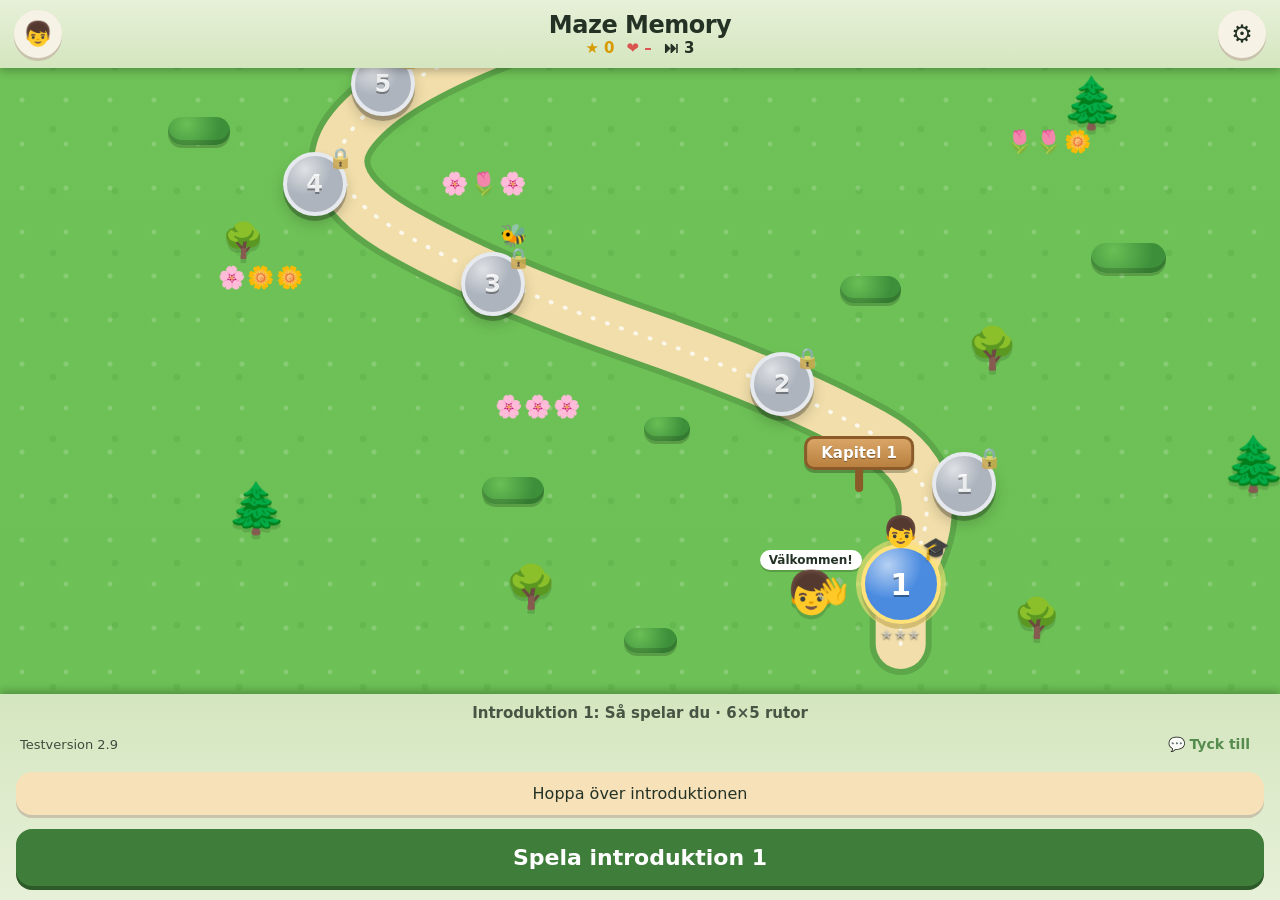
==== commit 5d5088e3: "Hoppa över introduktionen (meny och förklaringsrutor), ett tryck på en bana startar den Co-Authored-" ====
--- a/web/index.html
+++ b/web/index.html
@@ -99,6 +99,7 @@
     <div class="menu-bottom">
       <div id="lvl-info" class="info"></div>
       <div class="menu-foot"><span id="version"></span><button id="feedback-btn" class="linkish">💬 Tyck till</button></div>
+      <button id="skip-intro" class="hidden">Hoppa över introduktionen</button>
       <button id="play" class="primary">Spela</button>
     </div>
   </div>
--- a/web/style.css
+++ b/web/style.css
@@ -360,3 +360,8 @@
 @media (prefers-reduced-motion: reduce) { .deco, .deco.flowers span, .cloud, .wave .fig, .wave .hand { animation: none; } }
 
 .map-inner svg.bunting { position: absolute; left: 0; width: 100%; height: 28px; inset: auto; pointer-events: none; filter: drop-shadow(0 2px 0 rgba(0,0,0,.15)); }
+
+.node.disco { background-color: #b44be0; }
+.node.disco.cleared { border-color: #ffe27a; }
+
+#skip-intro { width: 100%; margin-bottom: 8px; background: #f7e1b8; }
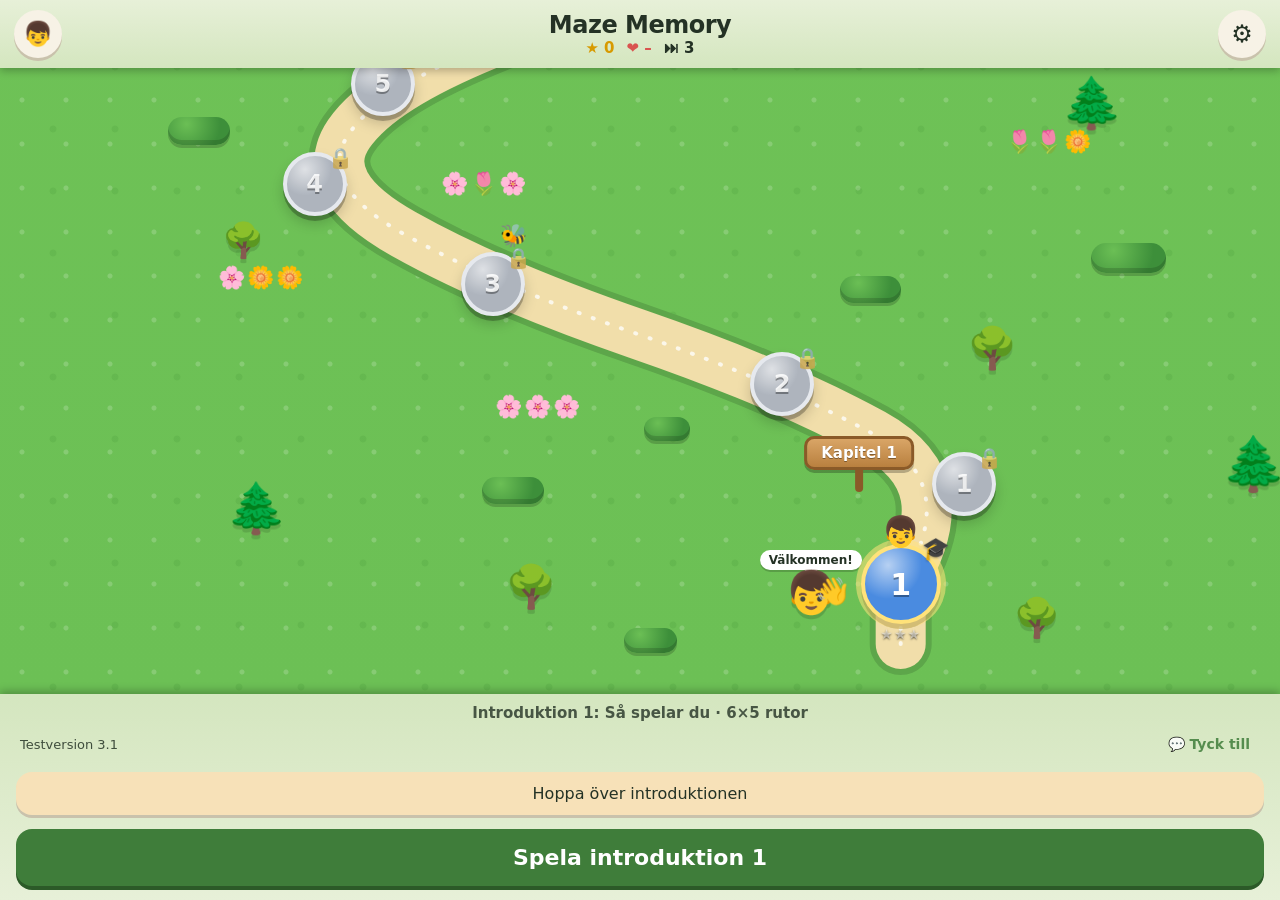
==== commit 8f6f65a6: "Banakort i början av varje bana (namn, tema, storlek, vad som är speciellt, liv) Co-Authored-By: Cla" ====
--- a/web/index.html
+++ b/web/index.html
@@ -65,6 +65,7 @@
   </div>
 
   <button id="leave" class="round hidden" aria-label="Lämna banan">✕</button>
+  <div id="levelcard" class="hidden"><b id="lc-title"></b><span id="lc-sub"></span><span id="lc-note"></span></div>
   <div id="hint" class="hidden"></div>
   <div id="pop"></div>
   <button id="ready" class="hidden">Jag är redo</button>
--- a/web/style.css
+++ b/web/style.css
@@ -365,3 +365,17 @@
 .node.disco.cleared { border-color: #ffe27a; }
 
 #skip-intro { width: 100%; margin-bottom: 8px; background: #f7e1b8; }
+
+/* Banakort */
+#levelcard {
+  position: fixed; left: 50%; transform: translateX(-50%); z-index: 5;
+  top: calc(env(safe-area-inset-top, 0px) + 138px); width: min(88%, 340px);
+  display: flex; flex-direction: column; gap: 3px; text-align: center;
+  background: rgba(247, 242, 230, .96); color: var(--ink); border-radius: 18px; padding: 12px 16px;
+  box-shadow: 0 4px 0 rgba(0,0,0,.2), 0 10px 24px rgba(0,0,0,.25); animation: cardIn .35s ease-out;
+}
+#levelcard b { font-size: 20px; font-weight: 900; }
+#levelcard #lc-sub { font-size: 14px; font-weight: 700; opacity: .8; }
+#levelcard #lc-note { font-size: 13px; font-weight: 700; color: #2c5a28; }
+#levelcard.out { opacity: 0; transition: opacity .5s ease-in; }
+@keyframes cardIn { from { opacity: 0; transform: translateX(-50%) translateY(-14px); } to { opacity: 1; transform: translateX(-50%); } }
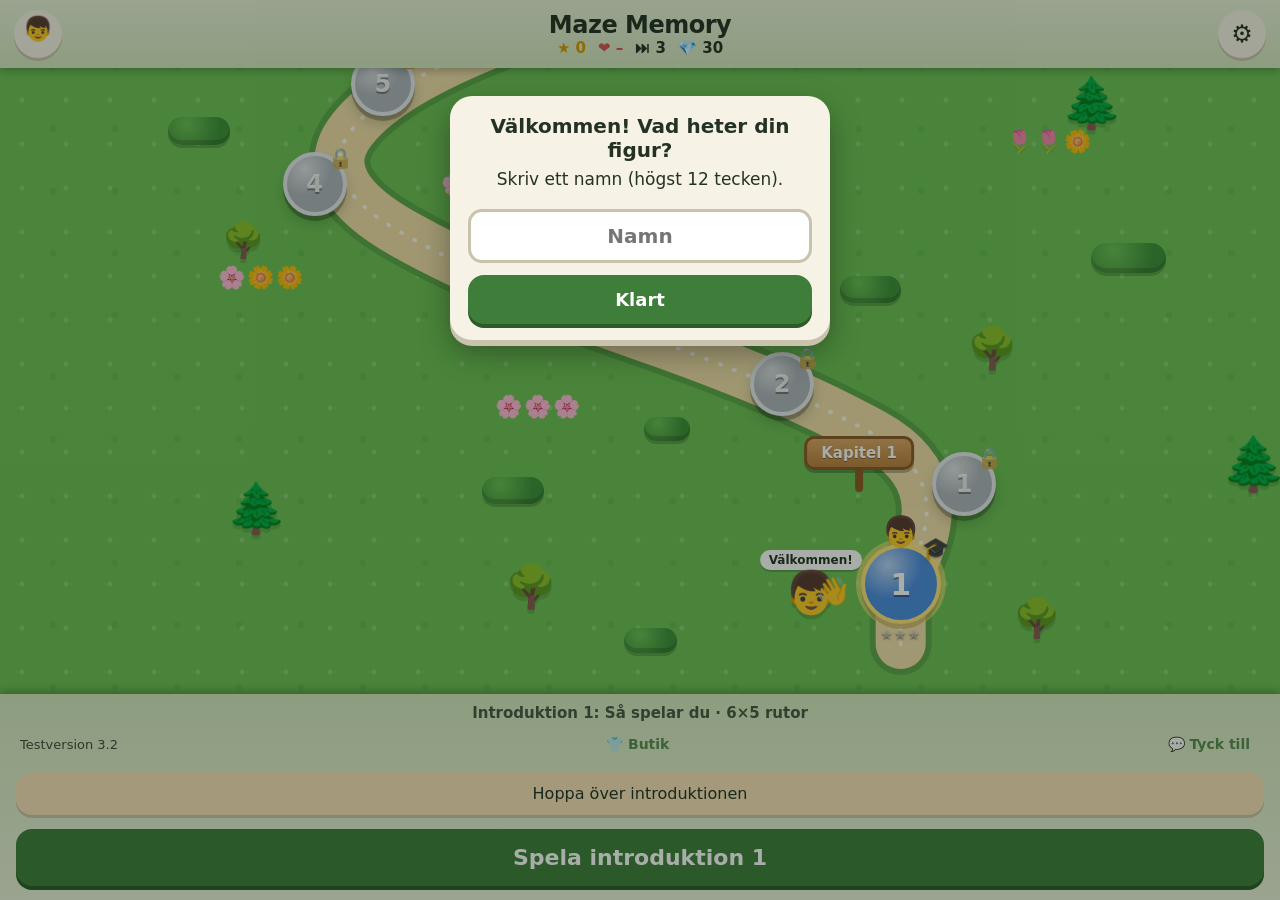
==== commit da1c6e96: "Namn på figuren, diamanter och butik med kläder och tillbehör, spelbar annons (demoläge) och byggver" ====
--- a/web/index.html
+++ b/web/index.html
@@ -68,6 +68,7 @@
   <div id="levelcard" class="hidden"><b id="lc-title"></b><span id="lc-sub"></span><span id="lc-note"></span></div>
   <div id="hint" class="hidden"></div>
   <div id="pop"></div>
+  <button id="demo-cta" class="hidden">📲 Ladda ner</button>
   <button id="ready" class="hidden">Jag är redo</button>
   <button id="back-study" class="round hidden" aria-label="Tillbaka till menyn">←</button>
   <button id="peek-close" class="hidden">Stäng kartan</button>
@@ -87,10 +88,10 @@
   <!-- Meny: bankarta -->
   <div id="menu" class="menu">
     <div class="menu-top">
-      <button id="hero-btn" class="round" aria-label="Välj figur"><span id="hero-emoji">👦</span></button>
+      <button id="hero-btn" class="round" aria-label="Välj figur"><span id="hero-emoji">👦</span><small id="hero-name"></small></button>
       <div class="menu-title">
         <h1>Maze Memory</h1>
-        <div class="menu-stats"><span id="stat-stars">★ 0</span><span id="stat-lives">❤ 3</span><span id="stat-skips">⏭ 3</span></div>
+        <div class="menu-stats"><span id="stat-stars">★ 0</span><span id="stat-lives">❤ 3</span><span id="stat-skips">⏭ 3</span><span id="stat-gems">💎 30</span></div>
       </div>
       <button id="settings-btn" class="round" aria-label="Inställningar">⚙</button>
     </div>
@@ -99,7 +100,7 @@
 
     <div class="menu-bottom">
       <div id="lvl-info" class="info"></div>
-      <div class="menu-foot"><span id="version"></span><button id="feedback-btn" class="linkish">💬 Tyck till</button></div>
+      <div class="menu-foot"><span id="version"></span><button id="shop-btn" class="linkish">👕 Butik</button><button id="feedback-btn" class="linkish">💬 Tyck till</button></div>
       <button id="skip-intro" class="hidden">Hoppa över introduktionen</button>
       <button id="play" class="primary">Spela</button>
     </div>
@@ -175,7 +176,23 @@
     <h1>Välj figur</h1>
     <p id="hero-stars" class="tag"></p>
     <div id="hero-grid" class="hero-grid"></div>
+    <button id="hero-shop">👕 Butiken: kläder och tillbehör</button>
+    <button id="hero-rename">✏️ Byt namn</button>
     <button id="hero-close" class="primary">Klar</button>
+  </div>
+
+  <!-- Butik: figuren syns överst (ritas i spelets 3D-vy), varorna nedanför -->
+  <div id="sheet-shop" class="hidden">
+    <div id="shop-head">
+      <button id="shop-back" class="round" aria-label="Tillbaka">←</button>
+      <div class="shop-title"><b id="shop-name"></b><button id="shop-rename" class="linkish">✏️ Byt namn</button></div>
+      <div id="shop-gems">💎 0</div>
+    </div>
+    <div id="shop-panel">
+      <div id="shop-tabs"></div>
+      <div id="shop-grid"></div>
+      <button id="shop-buygems">💎 Köp diamanter</button>
+    </div>
   </div>
 
   <!-- Förklaringar och frågor -->
@@ -183,11 +200,20 @@
     <div class="dialog-card">
       <h2 id="dialog-title"></h2>
       <p id="dialog-text"></p>
+      <input id="dialog-input" class="hidden" autocomplete="off" autocapitalize="words" maxlength="12">
       <div class="dialog-buttons">
         <button id="dialog-secondary" class="hidden"></button>
         <button id="dialog-primary" class="primary">Okej</button>
       </div>
     </div>
+  </div>
+
+  <!-- Spelbar annons: slutkort -->
+  <div id="demo-end" class="panel hidden">
+    <h1 id="demo-title"></h1>
+    <p id="demo-text"></p>
+    <button id="demo-download" class="primary">📲 Ladda ner Maze Memory</button>
+    <button id="demo-again">Spela igen</button>
   </div>
 
   <!-- Resultat -->
@@ -196,6 +222,7 @@
     <div id="res-stars" class="stars big"></div>
     <p id="res-text"></p>
     <button id="res-next" class="primary">Nästa bana</button>
+    <button id="res-shop" class="hidden">👕 Butiken</button>
     <button id="res-skip" class="hidden">Hoppa över banan</button>
     <button id="res-again">Spela om</button>
     <button id="res-menu">Meny</button>
--- a/web/style.css
+++ b/web/style.css
@@ -379,3 +379,41 @@
 #levelcard #lc-note { font-size: 13px; font-weight: 700; color: #2c5a28; }
 #levelcard.out { opacity: 0; transition: opacity .5s ease-in; }
 @keyframes cardIn { from { opacity: 0; transform: translateX(-50%) translateY(-14px); } to { opacity: 1; transform: translateX(-50%); } }
+
+/* Dialog med inmatning */
+#dialog-input { width: 100%; font: inherit; font-size: 20px; font-weight: 800; text-align: center; padding: 12px; border: 3px solid var(--soft); border-radius: 14px; margin: 4px 0 12px; background: #fff; color: var(--ink); user-select: text; -webkit-user-select: text; }
+
+/* Butik */
+#sheet-shop { position: fixed; inset: 0; z-index: 7; display: flex; flex-direction: column; pointer-events: none; }
+#sheet-shop > * { pointer-events: auto; }
+#shop-head { display: flex; align-items: center; gap: 10px; padding: calc(env(safe-area-inset-top, 0px) + 12px) 14px 8px; }
+#shop-head .round { position: static; width: 48px; height: 48px; font-size: 22px; flex: none; }
+.shop-title { flex: 1; display: flex; flex-direction: column; align-items: flex-start; text-shadow: 0 1px 0 rgba(255,255,255,.7); }
+.shop-title b { font-size: 22px; font-weight: 900; }
+#shop-gems { background: #fff; border-radius: 16px; padding: 8px 14px; font-size: 20px; font-weight: 900; box-shadow: 0 3px 0 rgba(0,0,0,.2); }
+#shop-panel { margin-top: auto; height: 58%; background: linear-gradient(#fff7e6, #f5ead2); border-radius: 26px 26px 0 0; padding: 12px 12px calc(env(safe-area-inset-bottom, 0px) + 12px); display: flex; flex-direction: column; gap: 10px; box-shadow: 0 -4px 14px rgba(0,0,0,.25); }
+#shop-tabs { display: flex; gap: 6px; overflow-x: auto; flex: none; padding-bottom: 2px; }
+#shop-tabs button { flex: none; padding: 8px 12px; border-radius: 14px; font-size: 15px; font-weight: 800; background: #fff; box-shadow: 0 2px 0 var(--soft); white-space: nowrap; }
+#shop-tabs button.on { background: var(--accent); color: #fff; box-shadow: 0 2px 0 #2c5a28; }
+#shop-grid { flex: 1; overflow-y: auto; display: grid; grid-template-columns: repeat(3, 1fr); gap: 8px; align-content: start; -webkit-overflow-scrolling: touch; touch-action: pan-y; }
+.shop-item { display: flex; flex-direction: column; align-items: center; gap: 2px; padding: 8px 4px; background: #fff; border-radius: 16px; box-shadow: 0 3px 0 var(--soft); font-size: 13px; font-weight: 800; position: relative; }
+.shop-item .em { font-size: 34px; line-height: 1.1; }
+.shop-item small { font-size: 12px; font-weight: 800; color: #6b5a2a; }
+.shop-item.on { outline: 4px solid #ffd23f; }
+.shop-item.owned small { color: #2c5a28; }
+.shop-item.poor { opacity: .6; }
+#shop-buygems { background: #e4f4ff; flex: none; font-weight: 900; }
+.gem-pack { display: flex; justify-content: space-between; align-items: center; background: #e4f4ff; margin: 6px 0; padding: 14px 16px; border-radius: 16px; font-size: 18px; font-weight: 900; width: 100%; }
+#hero-shop, #hero-rename { background: #f7e1b8; }
+#res-shop { background: #e4f4ff; }
+
+#hero-name { display: block; font-size: 10px; font-weight: 900; line-height: 1; margin-top: -4px; max-width: 56px; overflow: hidden; text-overflow: ellipsis; }
+#hero-btn { flex-direction: column; }
+
+/* Spelbar annons (demoläge) */
+body.demo #leave, body.demo #back-study, body.demo #compass, body.demo #skip-intro, body.demo #menu { display: none !important; }
+#demo-cta { position: fixed; z-index: 4; right: max(12px, env(safe-area-inset-right, 0px)); top: calc(env(safe-area-inset-top, 0px) + 124px); padding: 10px 16px; border-radius: 22px; background: #ff5d9e; color: #fff; font-weight: 900; font-size: 16px; box-shadow: 0 4px 0 #b02a66; animation: pulse 1.6s ease-in-out infinite; }
+@keyframes pulse { 0%, 100% { transform: scale(1); } 50% { transform: scale(1.07); } }
+#demo-end { z-index: 9; }
+#demo-end h1 { font-size: 34px; }
+#demo-download { background: #ff5d9e; box-shadow: 0 5px 0 #b02a66; font-size: 22px; padding: 18px; }
